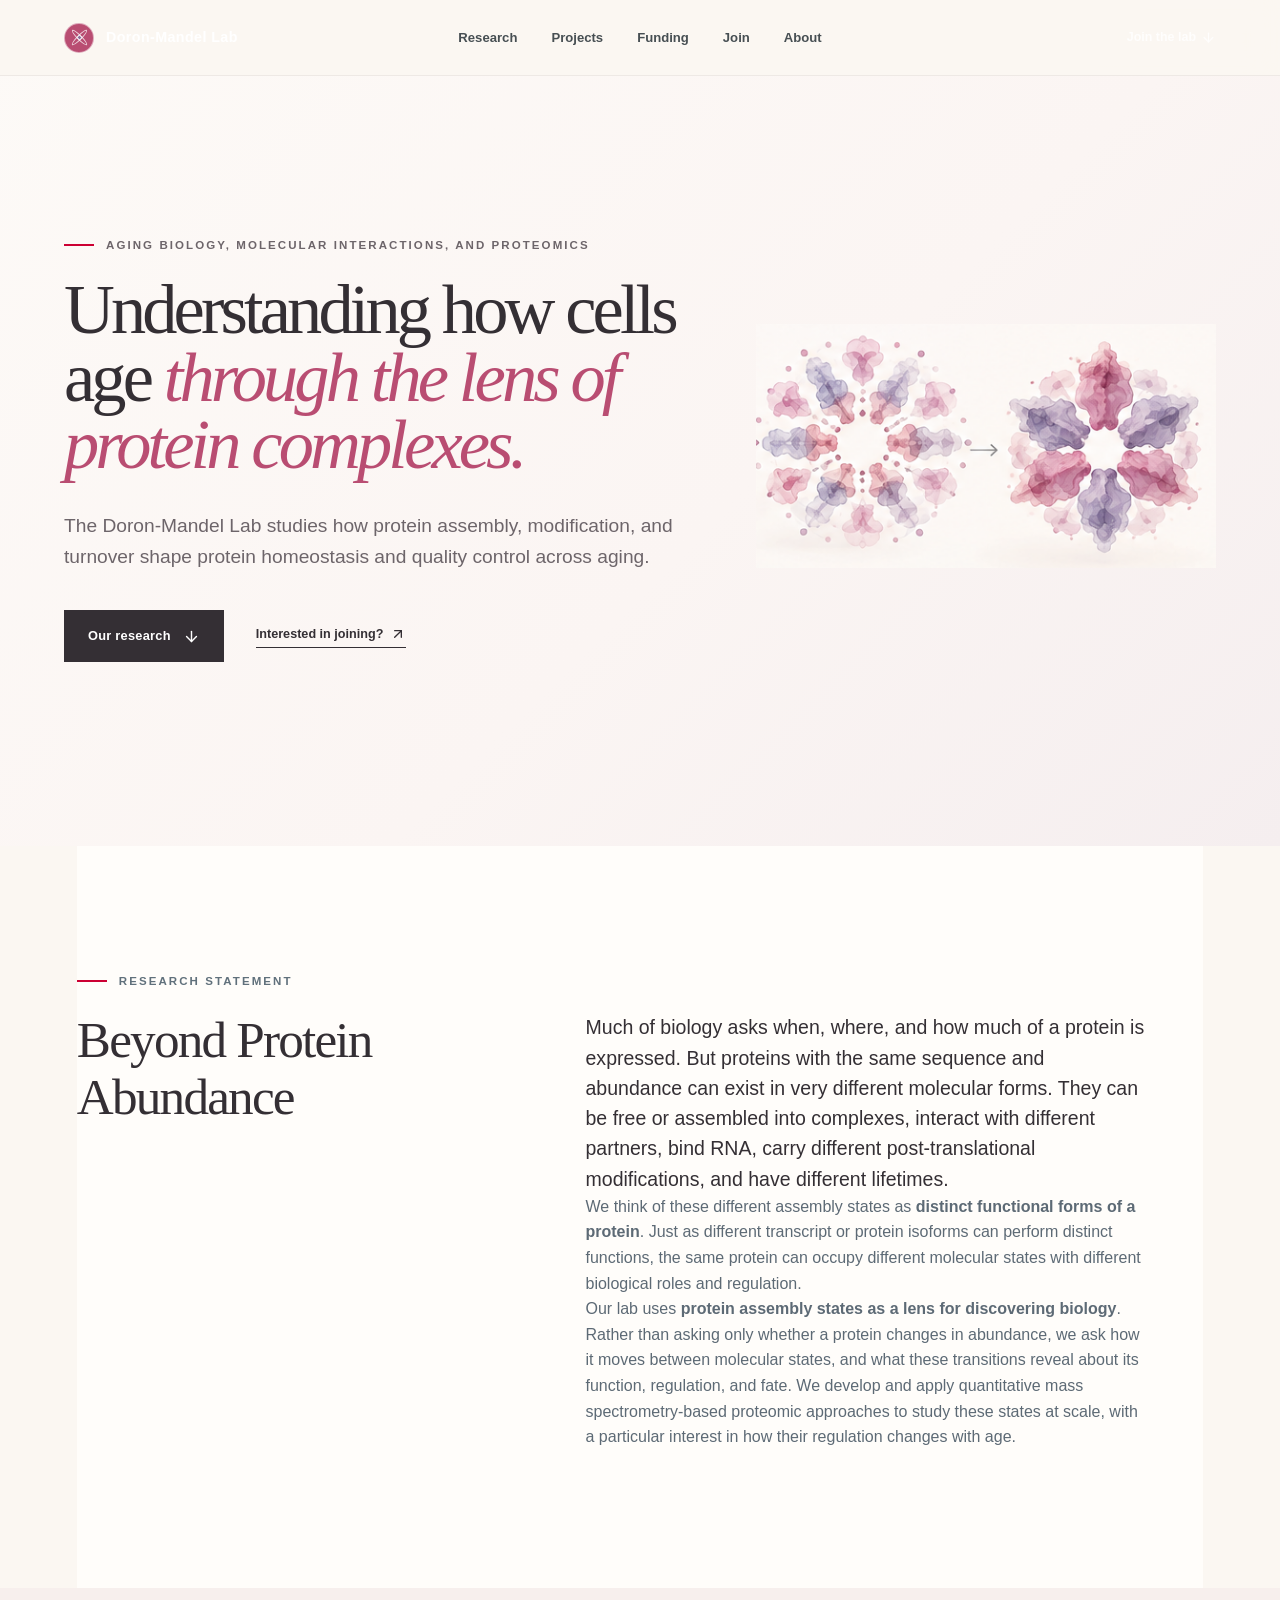
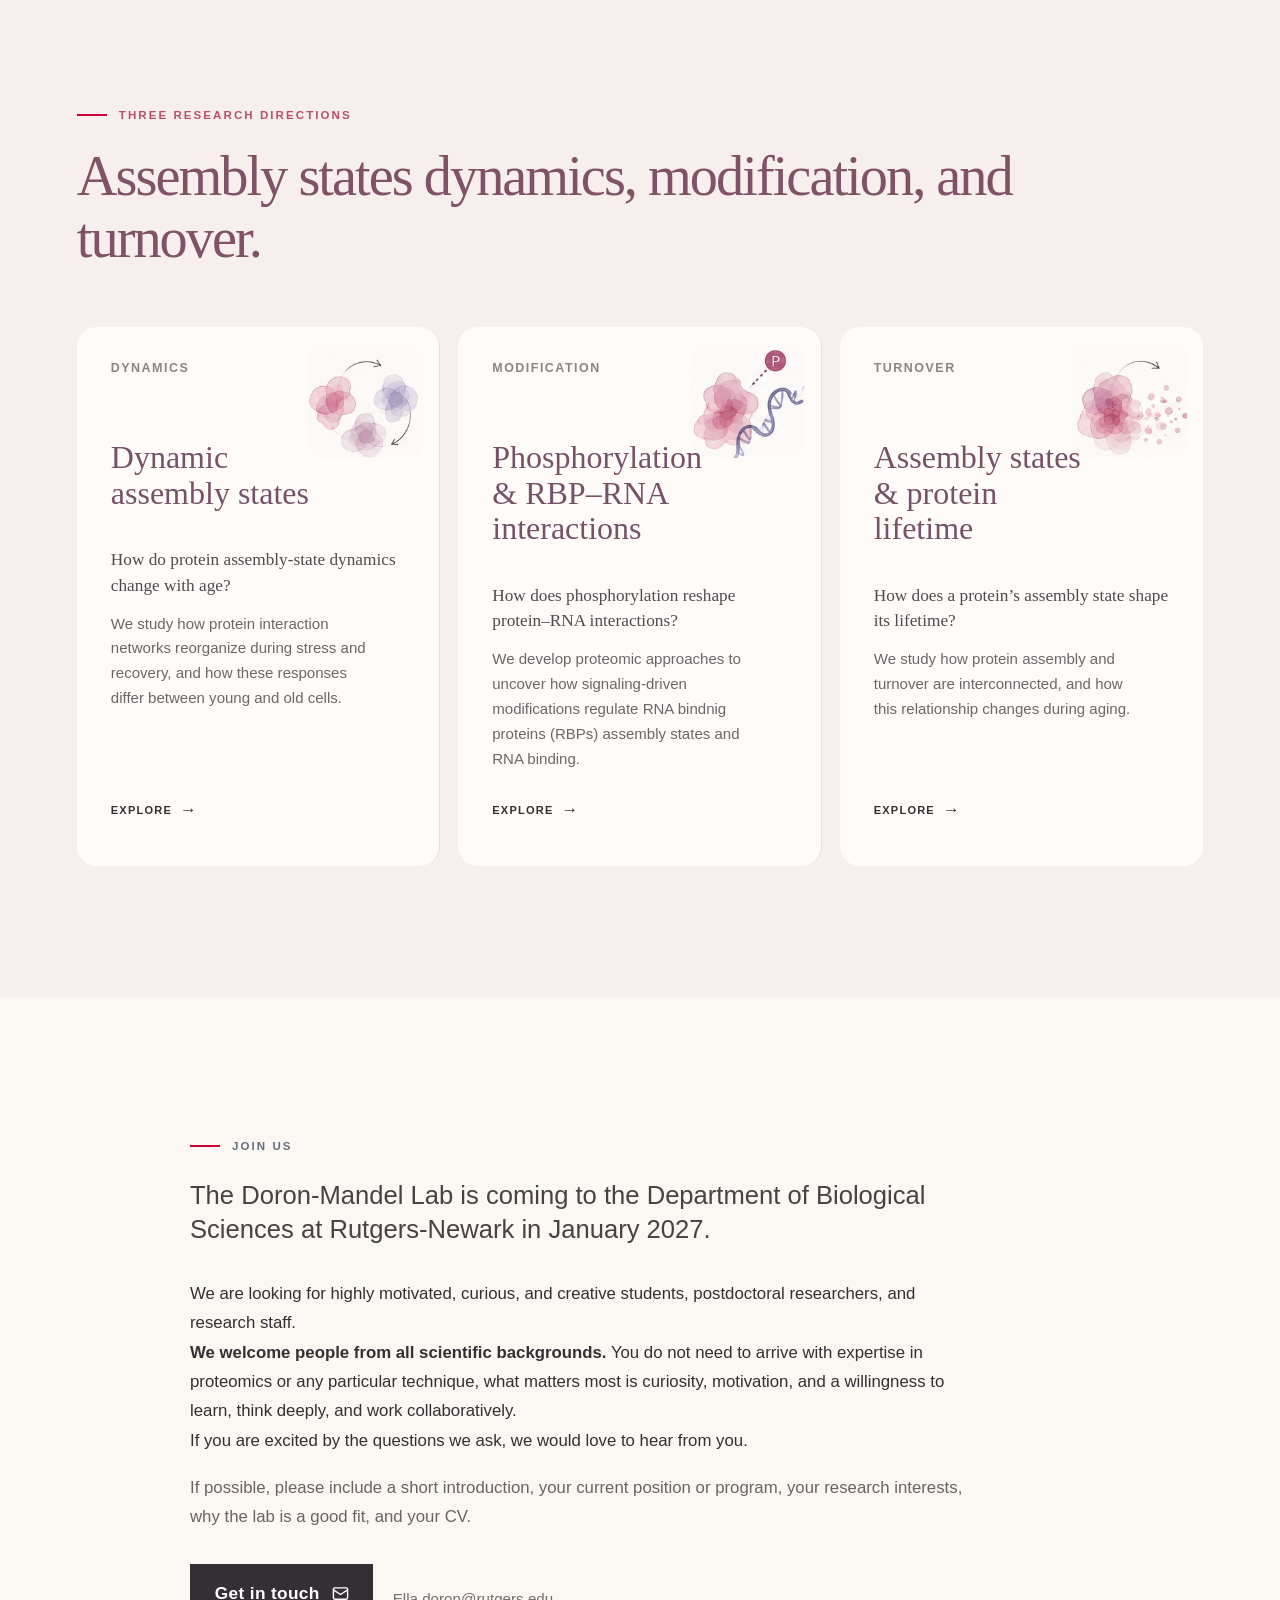
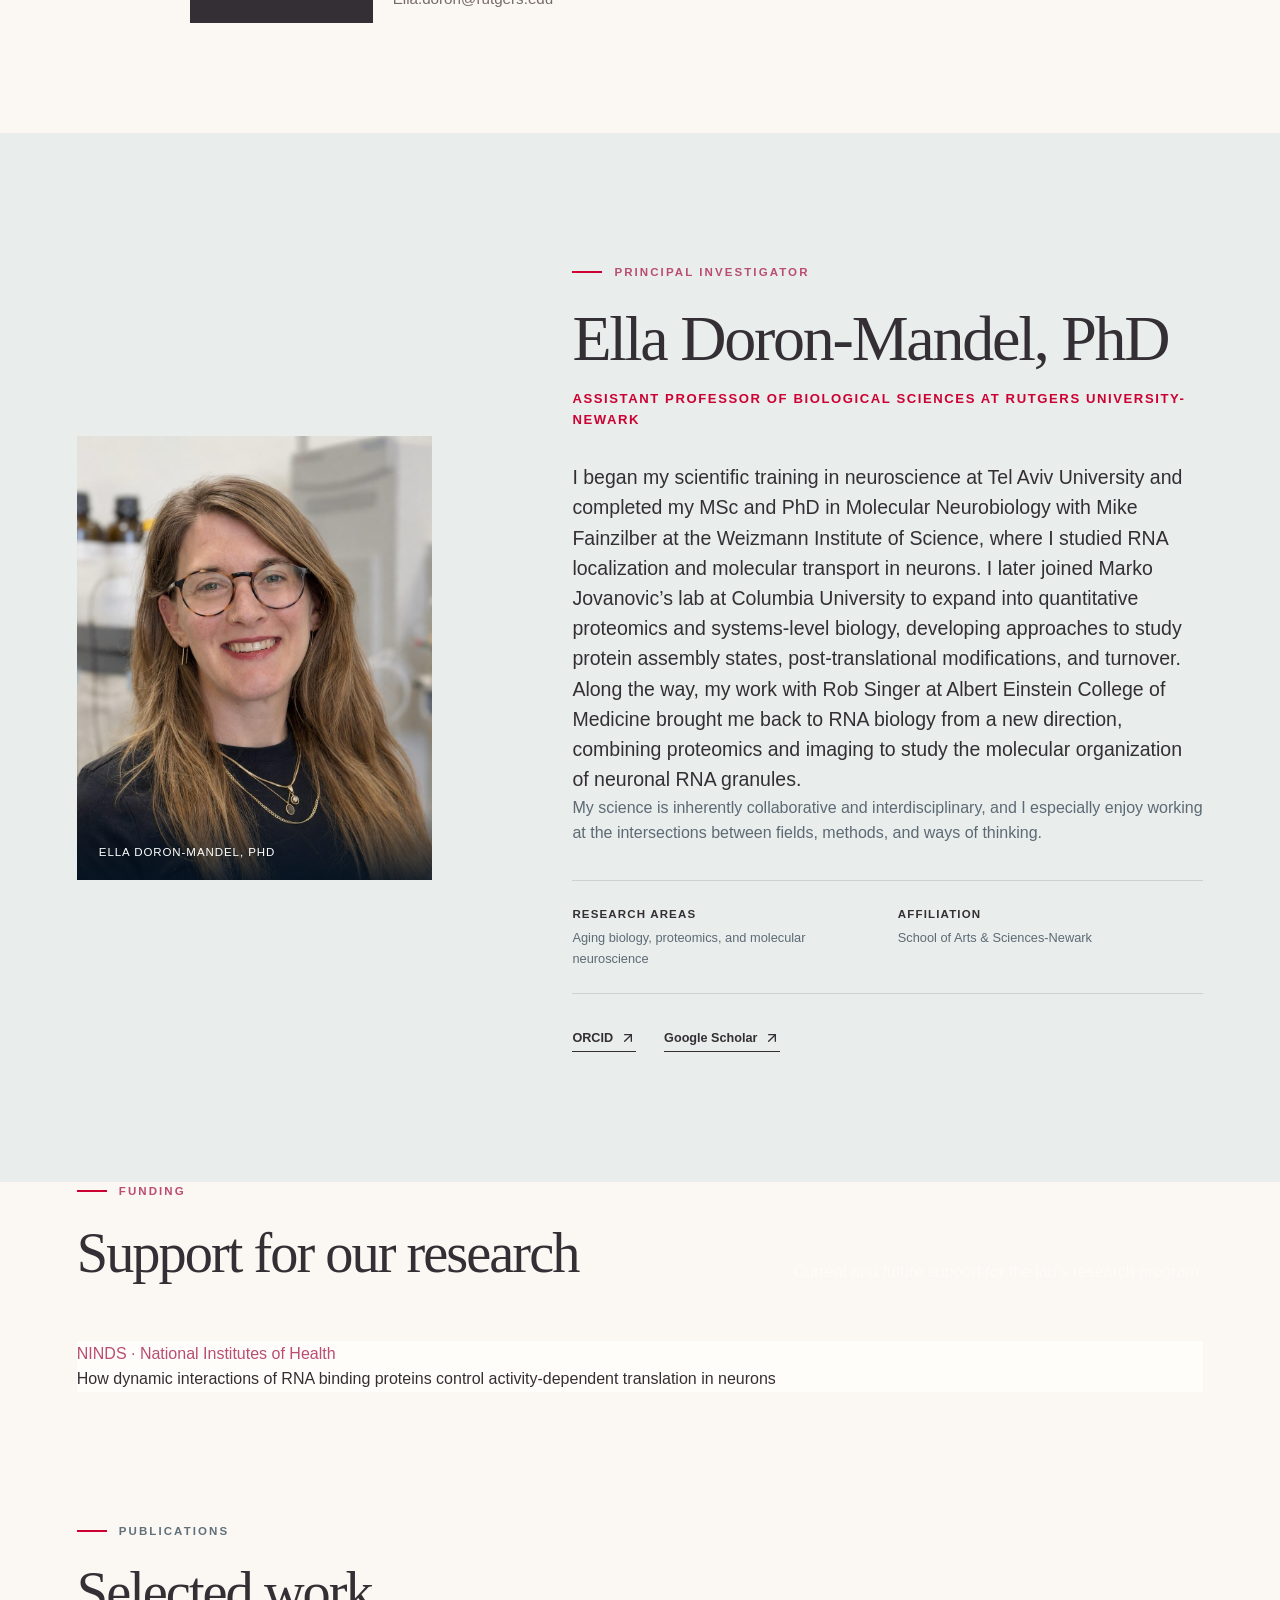
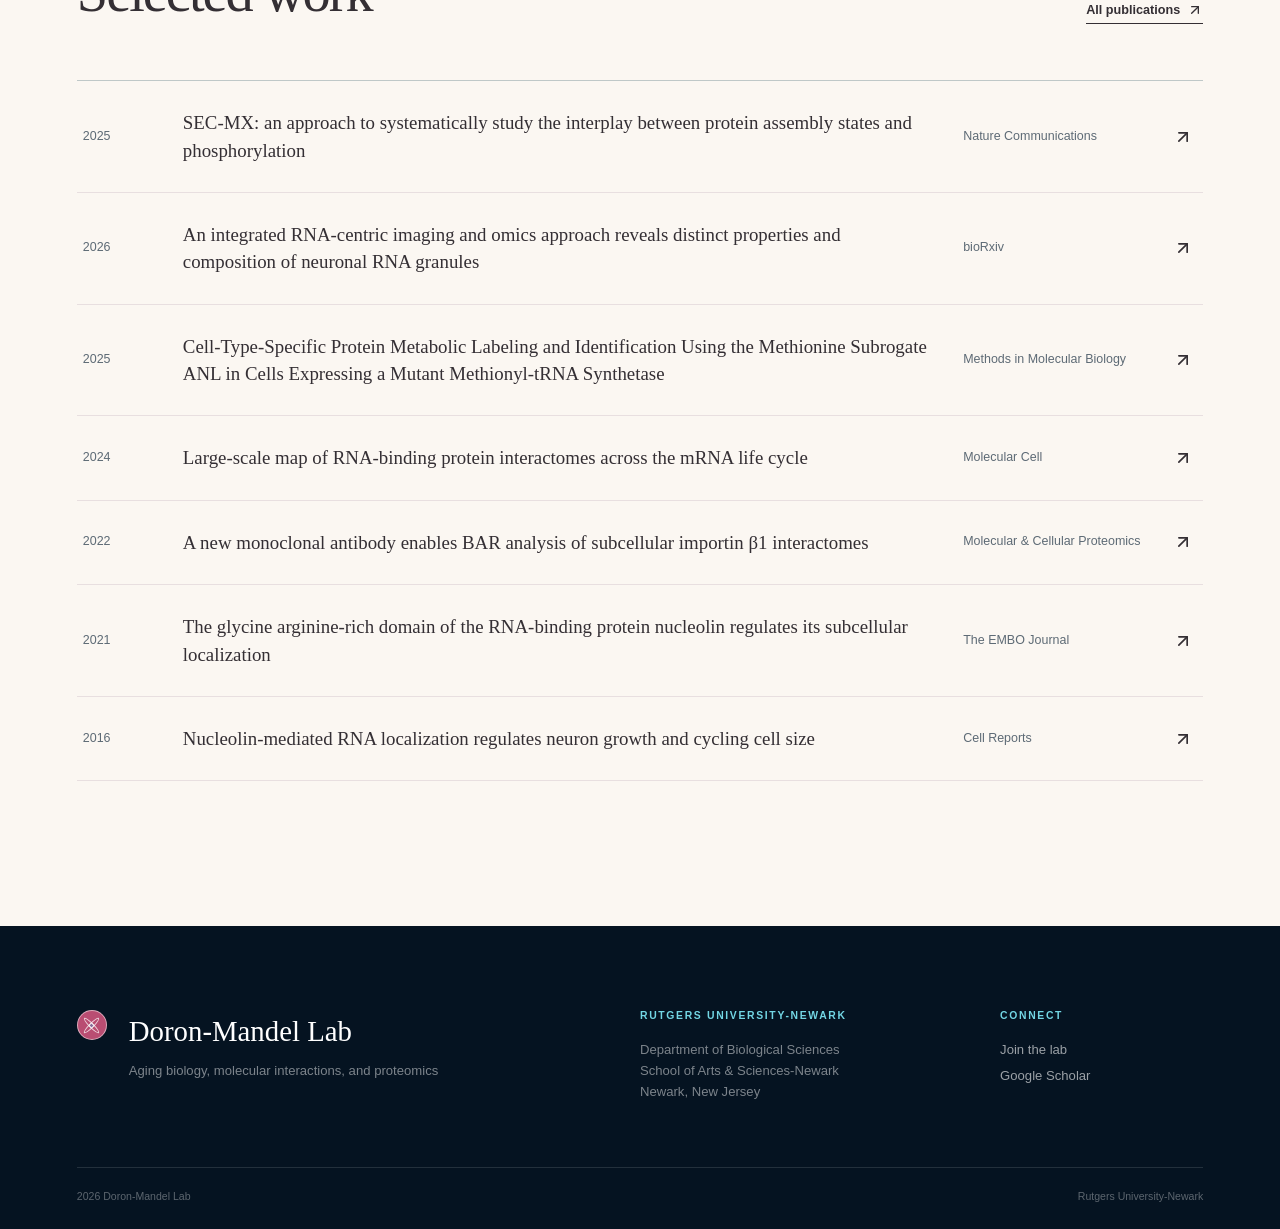
==== index.html @ ee2f28b7 "Add files via upload doron-mandel-lab initial 20260921" ====
<!DOCTYPE html>

<!-- saved from url=(0138)file:///Users/ed2853/Library/Mobile%20Documents/com~apple~CloudDocs/Documents/Rutgers/Website/doron-mandel-lab-hero-v1%202/index.html#join -->
<html lang="en"><head><meta content="text/html; charset=utf-8" http-equiv="Content-Type"/><meta content="width=device-width, initial-scale=1" name="viewport"/><link data-precedence="vite-rsc/importer-resources" data-rsc-css-href="/_next/static/css/index.DXwYXyPb.css" href="styles.css" rel="stylesheet"/><style id="nav-contrast-update">
.site-header nav a { color: #1f2a30 !important; }
.site-header nav a:hover, .site-header nav a:focus-visible { color: #9f3b31 !important; }
/* Blend the kaleidoscope artwork into its section so its image background does not read as a separate rectangle. */
.hero-kaleidoscope { background: transparent !important; }
.hero-kaleidoscope img { mix-blend-mode: multiply; }
</style><title>Proteostasis and Aging Research | Doron-Mandel Lab at Rutgers-Newark</title><meta content="The Doron-Mandel Lab at Rutgers University-Newark uses protein assembly states as a lens to uncover biology across dynamics, post-translational modification, turnover, and aging." name="description"/><meta content="aging research lab,cellular aging,biology of aging,proteomics aging,molecular neuroscience,protein homeostasis,proteostasis,protein turnover,mass spectrometry proteomics,SEC-MX,Ella Doron-Mandel,Rutgers University Newark" name="keywords"/><meta content="Doron-Mandel Lab" name="author"/><meta content="Ella Doron-Mandel" name="author"/><meta content="Doron-Mandel Lab" name="creator"/><meta content="Rutgers University-Newark" name="publisher"/><meta content="Science" name="category"/><meta content="Doron-Mandel Lab | Proteostasis and Aging Research" property="og:title"/><meta content="Studying how protein assembly, modification, and turnover shape proteostasis in aging and the aging brain." property="og:description"/><meta content="https://doron-mandel-lab.orenmandel.chatgpt.site" property="og:url"/><meta content="Doron-Mandel Lab" property="og:site_name"/><meta content="website" property="og:type"/><meta content="en_US" property="og:locale"/><meta content="summary" name="twitter:card"/><meta content="Doron-Mandel Lab | Proteostasis and Aging Research" name="twitter:title"/><meta content="Studying how protein assembly, modification, and turnover shape proteostasis in aging and the aging brain." name="twitter:description"/><link href="favicon.png" rel="shortcut icon" type="image/png"/><link href="favicon.png" rel="icon" type="image/png"/>
</head><body class="antialiased"><main><header class="site-header"><a aria-label="Doron-Mandel Lab home" class="brand" href="#top"><span aria-hidden="true" class="brand-mark"><span></span></span><span>Doron-Mandel Lab</span></a><nav aria-label="Primary navigation"><a href="#research">Research</a><a href="#directions">Projects</a><a href="#funding">Funding</a><a href="#join">Join</a><a href="#about">About</a></nav><a class="rutgers-link" href="#join">Join the lab <svg aria-hidden="true" class="lucide lucide-arrow-down" fill="none" height="15" stroke="currentColor" stroke-linecap="round" stroke-linejoin="round" stroke-width="2" viewbox="0 0 24 24" width="15" xmlns="http://www.w3.org/2000/svg"><path d="M12 5v14"></path><path d="m19 12-7 7-7-7"></path></svg></a></header><section class="hero aging-hero" id="top"><div aria-hidden="true" class="hero-kaleidoscope"><img alt="" decoding="async" fetchpriority="high" src="kaleidoscope-reference.png"/></div><div class="hero-shade"></div><div class="hero-content"><p class="eyebrow light">Aging biology, molecular interactions, and proteomics</p><h1>Understanding how cells age <em>through the lens of protein complexes.</em></h1><p class="hero-copy">The Doron-Mandel Lab studies how protein assembly, modification, and turnover shape protein homeostasis and quality control across aging.</p><div class="hero-actions"><a class="button primary" href="#research">Our research <svg aria-hidden="true" class="lucide lucide-arrow-down" fill="none" height="17" stroke="currentColor" stroke-linecap="round" stroke-linejoin="round" stroke-width="2" viewbox="0 0 24 24" width="17" xmlns="http://www.w3.org/2000/svg"><path d="M12 5v14"></path><path d="m19 12-7 7-7-7"></path></svg></a><a class="text-link light-link" href="#join">Interested in joining? <svg aria-hidden="true" class="lucide lucide-arrow-up-right" fill="none" height="16" stroke="currentColor" stroke-linecap="round" stroke-linejoin="round" stroke-width="2" viewbox="0 0 24 24" width="16" xmlns="http://www.w3.org/2000/svg"><path d="M7 7h10v10"></path><path d="M7 17 17 7"></path></svg></a></div></div><p class="image-note">Conceptual illustration, not experimental data</p></section><section class="intro section-shell" id="research"><p class="section-kicker">Research statement</p><div class="intro-grid complex-matters"><h2>Beyond Protein Abundance</h2><div><p class="lead">Much of biology asks when, where, and how much of a protein is expressed. But proteins with the same sequence and abundance can exist in very different molecular forms. They can be free or assembled into complexes, interact with different partners, bind RNA, carry different post-translational modifications, and have different lifetimes.</p><p>We think of these different assembly states as <strong>distinct functional forms of a protein</strong>. Just as different transcript or protein isoforms can perform distinct functions, the same protein can occupy different molecular states with different biological roles and regulation.</p><p>Our lab uses <strong>protein assembly states as a lens for discovering biology</strong>. Rather than asking only whether a protein changes in abundance, we ask how it moves between molecular states, and what these transitions reveal about its function, regulation, and fate. We develop and apply quantitative mass spectrometry-based proteomic approaches to study these states at scale, with a particular interest in how their regulation changes with age.</p></div></div></section>
<section class="research-section" id="directions"><div class="section-shell"><div class="section-heading-row"><div><p class="section-kicker coral">Three research directions</p><h2>Assembly states dynamics, modification, and turnover.</h2></div></div><div class="research-grid compact-directions">
<a aria-label="Explore Dynamics: Dynamic assembly states" class="research-card compact-card" href="direction-dynamics.html">
<div class="card-top"><span class="direction-keyword">DYNAMICS</span></div>
<div aria-hidden="true" class="corner-icon"><img alt="" decoding="async" loading="lazy" src="dynamics-icon.jpg"/></div>
<h3 class="direction-label">Dynamic assembly states</h3>
<p class="direction-question">How do protein assembly-state dynamics change with age?</p><p>We study how protein interaction networks reorganize during stress and recovery, and how these responses differ between young and old cells.</p><span class="card-explore">Explore <b>→</b></span>
</a>
<a aria-label="Explore Modification: Phosphorylation and RBP–RNA interactions" class="research-card compact-card" href="direction-modification.html">
<div class="card-top"><span class="direction-keyword">MODIFICATION</span></div>
<div aria-hidden="true" class="corner-icon"><img alt="" decoding="async" loading="lazy" src="modification-icon.jpg"/></div>
<h3 class="direction-label">Phosphorylation &amp; RBP–RNA interactions</h3>
<p class="direction-question">How does phosphorylation reshape protein–RNA interactions?</p><p>We develop proteomic approaches to uncover how signaling-driven modifications regulate RNA bindnig proteins (RBPs) assembly states and RNA binding.</p><span class="card-explore">Explore <b>→</b></span>
</a>
<a aria-label="Explore Turnover: Assembly states and protein lifetime" class="research-card compact-card" href="direction-turnover.html">
<div class="card-top"><span class="direction-keyword">TURNOVER</span></div>
<div aria-hidden="true" class="corner-icon"><img alt="" decoding="async" loading="lazy" src="turnover-icon.jpg"/></div>
<h3 class="direction-label">Assembly states &amp; protein lifetime</h3>
<p class="direction-question">How does a protein’s assembly state shape its lifetime?</p><p>We study how protein assembly and turnover are interconnected, and how this relationship changes during aging.</p><span class="card-explore">Explore <b>→</b></span>
</a></div></div></section><section class="audience section-shell" id="join"><div class="join-simple"><p class="section-kicker">Join us</p><h2>The Doron-Mandel Lab is coming to the Department of Biological Sciences at Rutgers-Newark in January 2027.</h2><div class="join-copy"><p>We are looking for highly motivated, curious, and creative students, postdoctoral researchers, and research staff.</p><p><strong>We welcome people from all scientific backgrounds.</strong> You do not need to arrive with expertise in proteomics or any particular technique, what matters most is curiosity, motivation, and a willingness to learn, think deeply, and work collaboratively.</p><p>If you are excited by the questions we ask, we would love to hear from you.</p><p class="apply-note">If possible, please include a short introduction, your current position or program, your research interests, why the lab is a good fit, and your CV.</p></div><div class="join-contact"><a class="button primary" href="mailto:Ella.doron@rutgers.edu?subject=Interest%20in%20joining%20the%20Doron-Mandel%20Lab&amp;body=Dear%20Dr.%20Doron-Mandel%2C%0A%0AI%20am%20interested%20in%20joining%20the%20Doron-Mandel%20Lab.%0A%0ACurrent%20position%2Fprogram%3A%0AResearch%20interests%3A%0AWhy%20I%20am%20interested%20in%20the%20lab%3A%0A%0AI%20have%20attached%20my%20CV.%0A%0ABest%2C%0A">Get in touch <svg aria-hidden="true" class="lucide lucide-mail" fill="none" height="17" stroke="currentColor" stroke-linecap="round" stroke-linejoin="round" stroke-width="2" viewbox="0 0 24 24" width="17" xmlns="http://www.w3.org/2000/svg"><path d="m22 7-8.991 5.727a2 2 0 0 1-2.009 0L2 7"></path><rect height="16" rx="2" width="20" x="2" y="4"></rect></svg></a><span class="application-email">Ella.doron@rutgers.edu</span></div></div></section><section class="about" id="about"><div class="section-shell about-grid"><figure class="pi-portrait"><img alt="Ella Doron-Mandel in a laboratory" decoding="async" height="900" loading="lazy" src="ella-doron-mandel.jpg" width="900"/><figcaption>Ella Doron-Mandel, PhD</figcaption></figure><div class="about-copy"><p class="section-kicker coral">Principal investigator</p><h2>Ella Doron-Mandel, PhD</h2><p class="about-role">Assistant Professor of Biological Sciences at Rutgers University-Newark</p><p class="lead">I began my scientific training in neuroscience at Tel Aviv University and completed my MSc and PhD in Molecular Neurobiology with Mike Fainzilber at the Weizmann Institute of Science, where I studied RNA localization and molecular transport in neurons. I later joined Marko Jovanovic’s lab at Columbia University to expand into quantitative proteomics and systems-level biology, developing approaches to study protein assembly states, post-translational modifications, and turnover. Along the way, my work with Rob Singer at Albert Einstein College of Medicine brought me back to RNA biology from a new direction, combining proteomics and imaging to study the molecular organization of neuronal RNA granules.</p><p>My science is inherently collaborative and interdisciplinary, and I especially enjoy working at the intersections between fields, methods, and ways of thinking.</p><div class="credentials"><span><strong>Research areas</strong>Aging biology, proteomics, and molecular neuroscience</span><span><strong>Affiliation</strong>School of Arts &amp; Sciences-Newark</span></div><div class="profile-links"><a class="text-link" href="https://orcid.org/0000-0002-2519-5938" rel="noreferrer" target="_blank">ORCID <svg aria-hidden="true" class="lucide lucide-arrow-up-right" fill="none" height="16" stroke="currentColor" stroke-linecap="round" stroke-linejoin="round" stroke-width="2" viewbox="0 0 24 24" width="16" xmlns="http://www.w3.org/2000/svg"><path d="M7 7h10v10"></path><path d="M7 17 17 7"></path></svg></a><a class="text-link" href="https://scholar.google.com/citations?user=m3QxBmYAAAAJ" rel="noreferrer" target="_blank">Google Scholar <svg aria-hidden="true" class="lucide lucide-arrow-up-right" fill="none" height="16" stroke="currentColor" stroke-linecap="round" stroke-linejoin="round" stroke-width="2" viewbox="0 0 24 24" width="16" xmlns="http://www.w3.org/2000/svg"><path d="M7 7h10v10"></path><path d="M7 17 17 7"></path></svg></a></div></div></div></section><section class="funding-section section-shell" id="funding"><div class="section-heading-row"><div><p class="section-kicker coral">Funding</p><h2>Support for our research</h2></div><p>Current and future support for the lab’s research program.</p></div><article class="funding-card"><span class="funding-agency">NINDS · National Institutes of Health</span><h3>How dynamic interactions of RNA binding proteins control activity-dependent translation in neurons</h3></article></section><section class="publications section-shell" id="publications"><div class="section-heading-row publications-head"><div><p class="section-kicker">Publications</p><h2>Selected work</h2></div><a class="text-link" href="https://scholar.google.com/citations?user=m3QxBmYAAAAJ" rel="noreferrer" target="_blank">All publications <svg aria-hidden="true" class="lucide lucide-arrow-up-right" fill="none" height="16" stroke="currentColor" stroke-linecap="round" stroke-linejoin="round" stroke-width="2" viewbox="0 0 24 24" width="16" xmlns="http://www.w3.org/2000/svg"><path d="M7 7h10v10"></path><path d="M7 17 17 7"></path></svg></a></div><div class="publication-list"><a class="publication" href="https://doi.org/10.1038/s41467-025-56303-0" rel="noreferrer" target="_blank"><span class="pub-year">2025</span><span class="pub-title">SEC-MX: an approach to systematically study the interplay between protein assembly states and phosphorylation</span><span class="pub-journal">Nature Communications</span><svg aria-hidden="true" class="lucide lucide-arrow-up-right" fill="none" height="20" stroke="currentColor" stroke-linecap="round" stroke-linejoin="round" stroke-width="2" viewbox="0 0 24 24" width="20" xmlns="http://www.w3.org/2000/svg"><path d="M7 7h10v10"></path><path d="M7 17 17 7"></path></svg></a><a class="publication" href="https://doi.org/10.64898/2026.04.27.721160" rel="noreferrer" target="_blank"><span class="pub-year">2026</span><span class="pub-title">An integrated RNA-centric imaging and omics approach reveals distinct properties and composition of neuronal RNA granules</span><span class="pub-journal">bioRxiv</span><svg aria-hidden="true" class="lucide lucide-arrow-up-right" fill="none" height="20" stroke="currentColor" stroke-linecap="round" stroke-linejoin="round" stroke-width="2" viewbox="0 0 24 24" width="20" xmlns="http://www.w3.org/2000/svg"><path d="M7 7h10v10"></path><path d="M7 17 17 7"></path></svg></a><a class="publication" href="https://doi.org/10.1007/978-1-0716-4386-0_8" rel="noreferrer" target="_blank"><span class="pub-year">2025</span><span class="pub-title">Cell-Type-Specific Protein Metabolic Labeling and Identification Using the Methionine Subrogate ANL in Cells Expressing a Mutant Methionyl-tRNA Synthetase</span><span class="pub-journal">Methods in Molecular Biology</span><svg aria-hidden="true" class="lucide lucide-arrow-up-right" fill="none" height="20" stroke="currentColor" stroke-linecap="round" stroke-linejoin="round" stroke-width="2" viewbox="0 0 24 24" width="20" xmlns="http://www.w3.org/2000/svg"><path d="M7 7h10v10"></path><path d="M7 17 17 7"></path></svg></a><a class="publication" href="https://doi.org/10.1016/j.molcel.2024.08.030" rel="noreferrer" target="_blank"><span class="pub-year">2024</span><span class="pub-title">Large-scale map of RNA-binding protein interactomes across the mRNA life cycle</span><span class="pub-journal">Molecular Cell</span><svg aria-hidden="true" class="lucide lucide-arrow-up-right" fill="none" height="20" stroke="currentColor" stroke-linecap="round" stroke-linejoin="round" stroke-width="2" viewbox="0 0 24 24" width="20" xmlns="http://www.w3.org/2000/svg"><path d="M7 7h10v10"></path><path d="M7 17 17 7"></path></svg></a><a class="publication" href="https://doi.org/10.1016/j.mcpro.2022.100418" rel="noreferrer" target="_blank"><span class="pub-year">2022</span><span class="pub-title">A new monoclonal antibody enables BAR analysis of subcellular importin β1 interactomes</span><span class="pub-journal">Molecular &amp; Cellular Proteomics</span><svg aria-hidden="true" class="lucide lucide-arrow-up-right" fill="none" height="20" stroke="currentColor" stroke-linecap="round" stroke-linejoin="round" stroke-width="2" viewbox="0 0 24 24" width="20" xmlns="http://www.w3.org/2000/svg"><path d="M7 7h10v10"></path><path d="M7 17 17 7"></path></svg></a><a class="publication" href="https://doi.org/10.15252/embj.2020107158" rel="noreferrer" target="_blank"><span class="pub-year">2021</span><span class="pub-title">The glycine arginine-rich domain of the RNA-binding protein nucleolin regulates its subcellular localization</span><span class="pub-journal">The EMBO Journal</span><svg aria-hidden="true" class="lucide lucide-arrow-up-right" fill="none" height="20" stroke="currentColor" stroke-linecap="round" stroke-linejoin="round" stroke-width="2" viewbox="0 0 24 24" width="20" xmlns="http://www.w3.org/2000/svg"><path d="M7 7h10v10"></path><path d="M7 17 17 7"></path></svg></a><a class="publication" href="https://doi.org/10.1016/j.celrep.2016.07.005" rel="noreferrer" target="_blank"><span class="pub-year">2016</span><span class="pub-title">Nucleolin-mediated RNA localization regulates neuron growth and cycling cell size</span><span class="pub-journal">Cell Reports</span><svg aria-hidden="true" class="lucide lucide-arrow-up-right" fill="none" height="20" stroke="currentColor" stroke-linecap="round" stroke-linejoin="round" stroke-width="2" viewbox="0 0 24 24" width="20" xmlns="http://www.w3.org/2000/svg"><path d="M7 7h10v10"></path><path d="M7 17 17 7"></path></svg></a></div></section><footer><div class="section-shell footer-grid"><div class="footer-brand"><span aria-hidden="true" class="brand-mark"><span></span></span><h2>Doron-Mandel Lab</h2><p>Aging biology, molecular interactions, and proteomics</p></div><div><span class="footer-label">Rutgers University-Newark</span><p>Department of Biological Sciences<br/>School of Arts &amp; Sciences-Newark<br/>Newark, New Jersey</p></div><div><span class="footer-label">Connect</span><a href="mailto:Ella.doron@rutgers.edu?subject=Interest%20in%20joining%20the%20Doron-Mandel%20Lab&amp;body=Dear%20Dr.%20Doron-Mandel%2C%0A%0AI%20am%20interested%20in%20joining%20the%20Doron-Mandel%20Lab.%0A%0ACurrent%20position%2Fprogram%3A%0AResearch%20interests%3A%0AWhy%20I%20am%20interested%20in%20the%20lab%3A%0A%0AI%20have%20attached%20my%20CV.%0A%0ABest%2C%0A">Join the lab</a><a href="https://scholar.google.com/citations?user=m3QxBmYAAAAJ" rel="noreferrer" target="_blank">Google Scholar</a></div></div><div class="footer-bottom section-shell"><span>2026<!-- --> Doron-Mandel Lab</span><span>Rutgers University-Newark</span></div></footer></main></body></html>
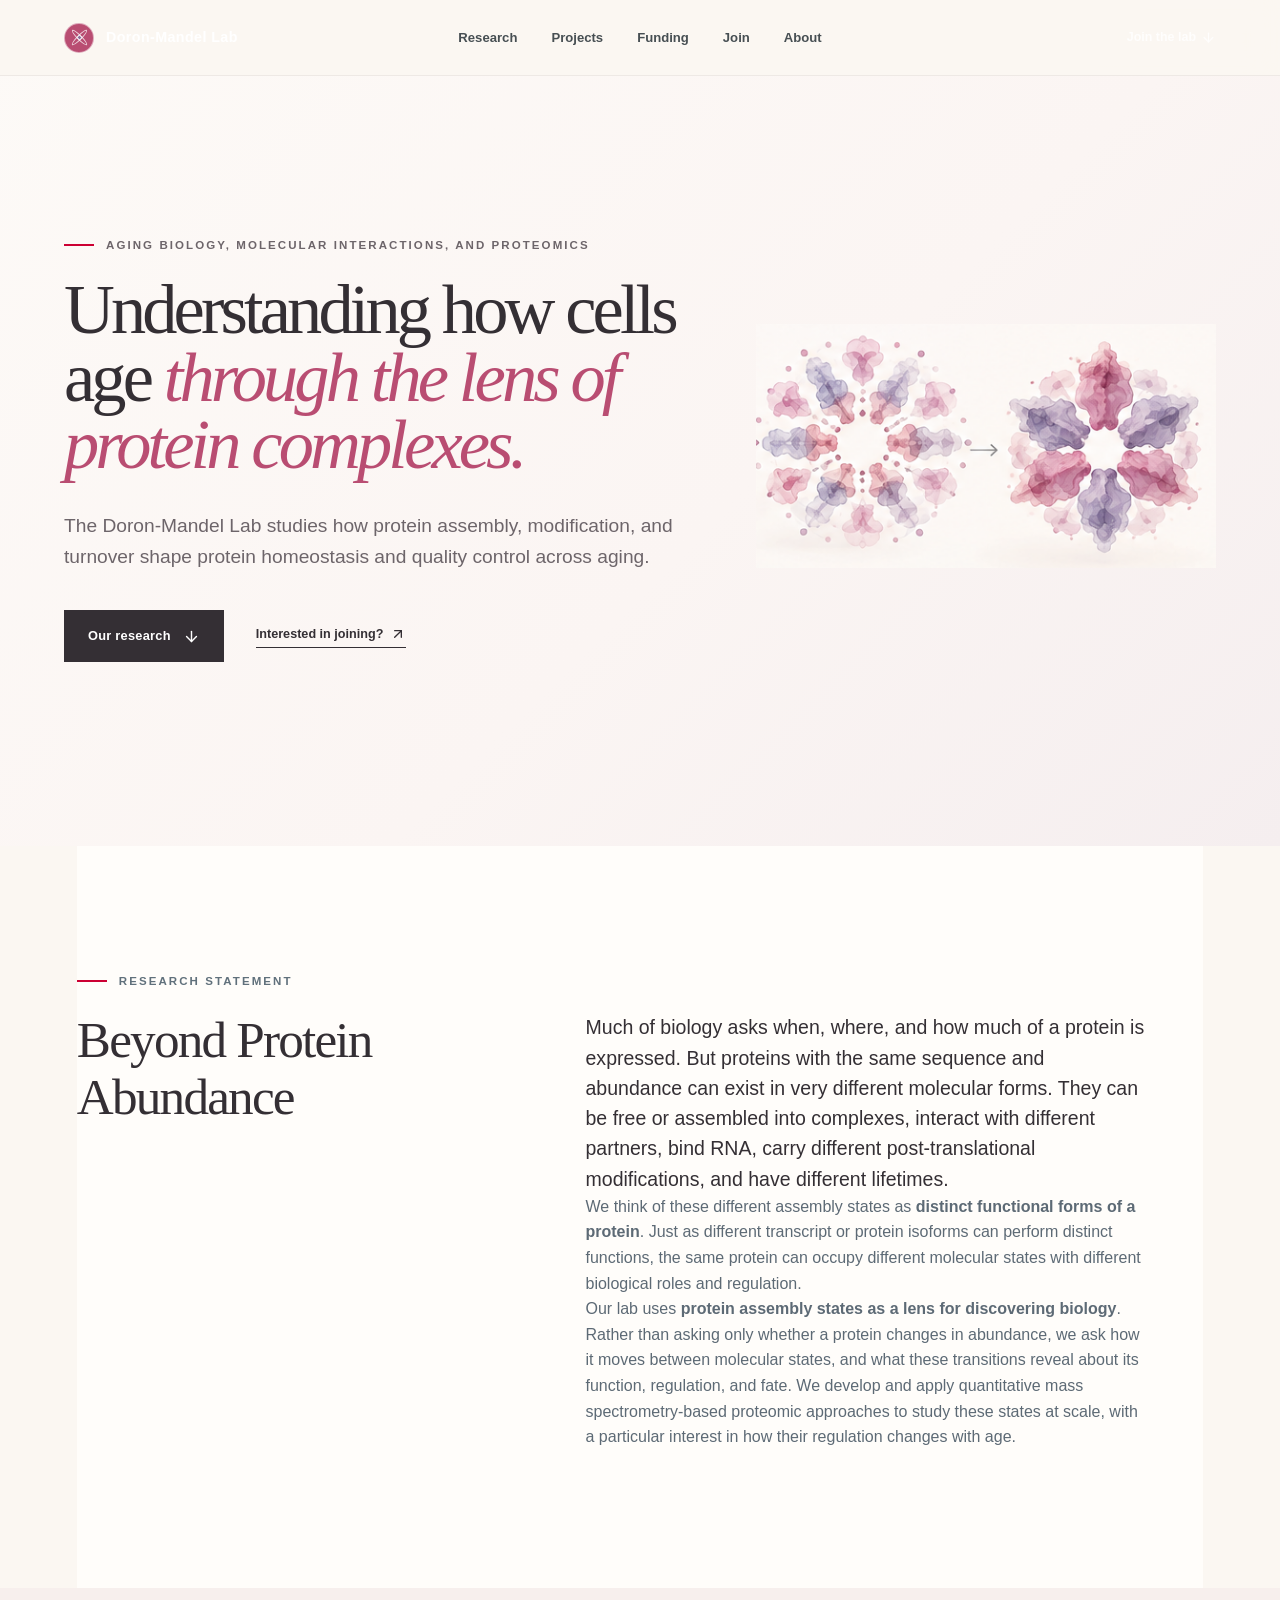
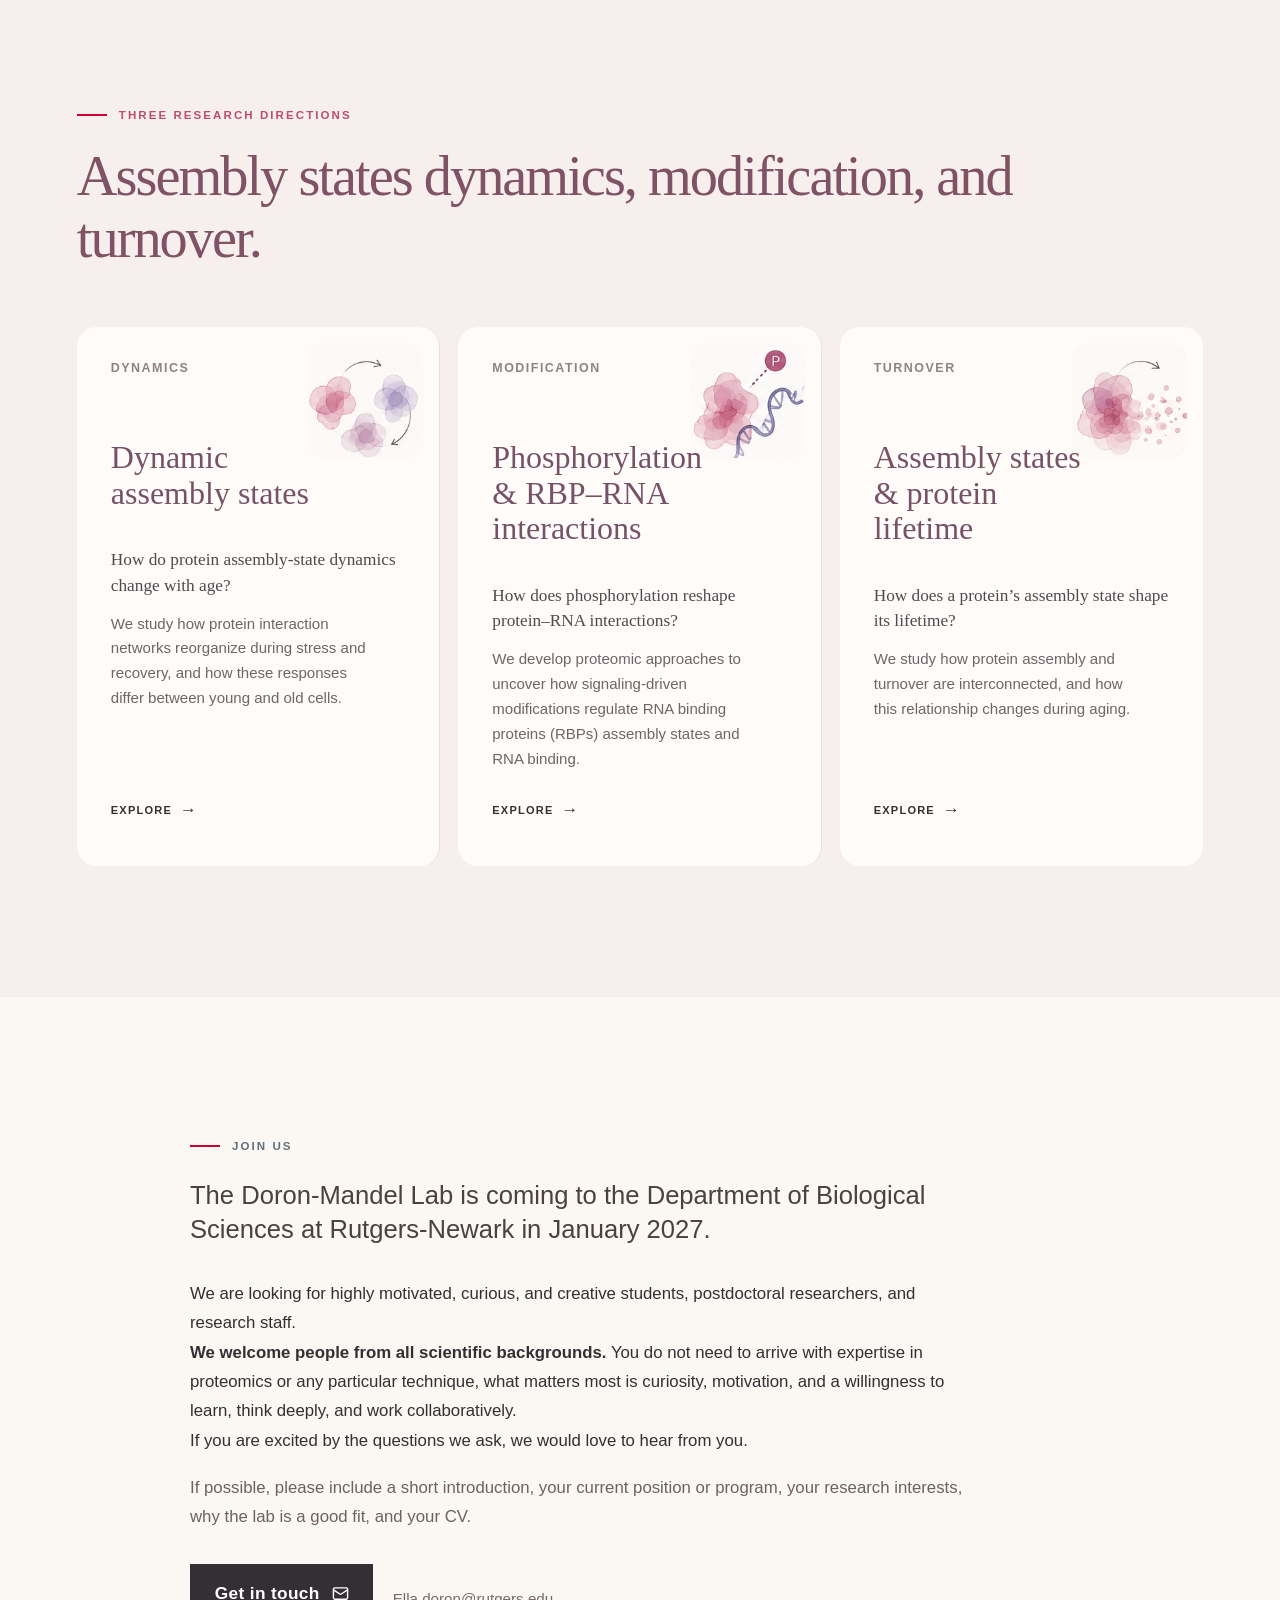
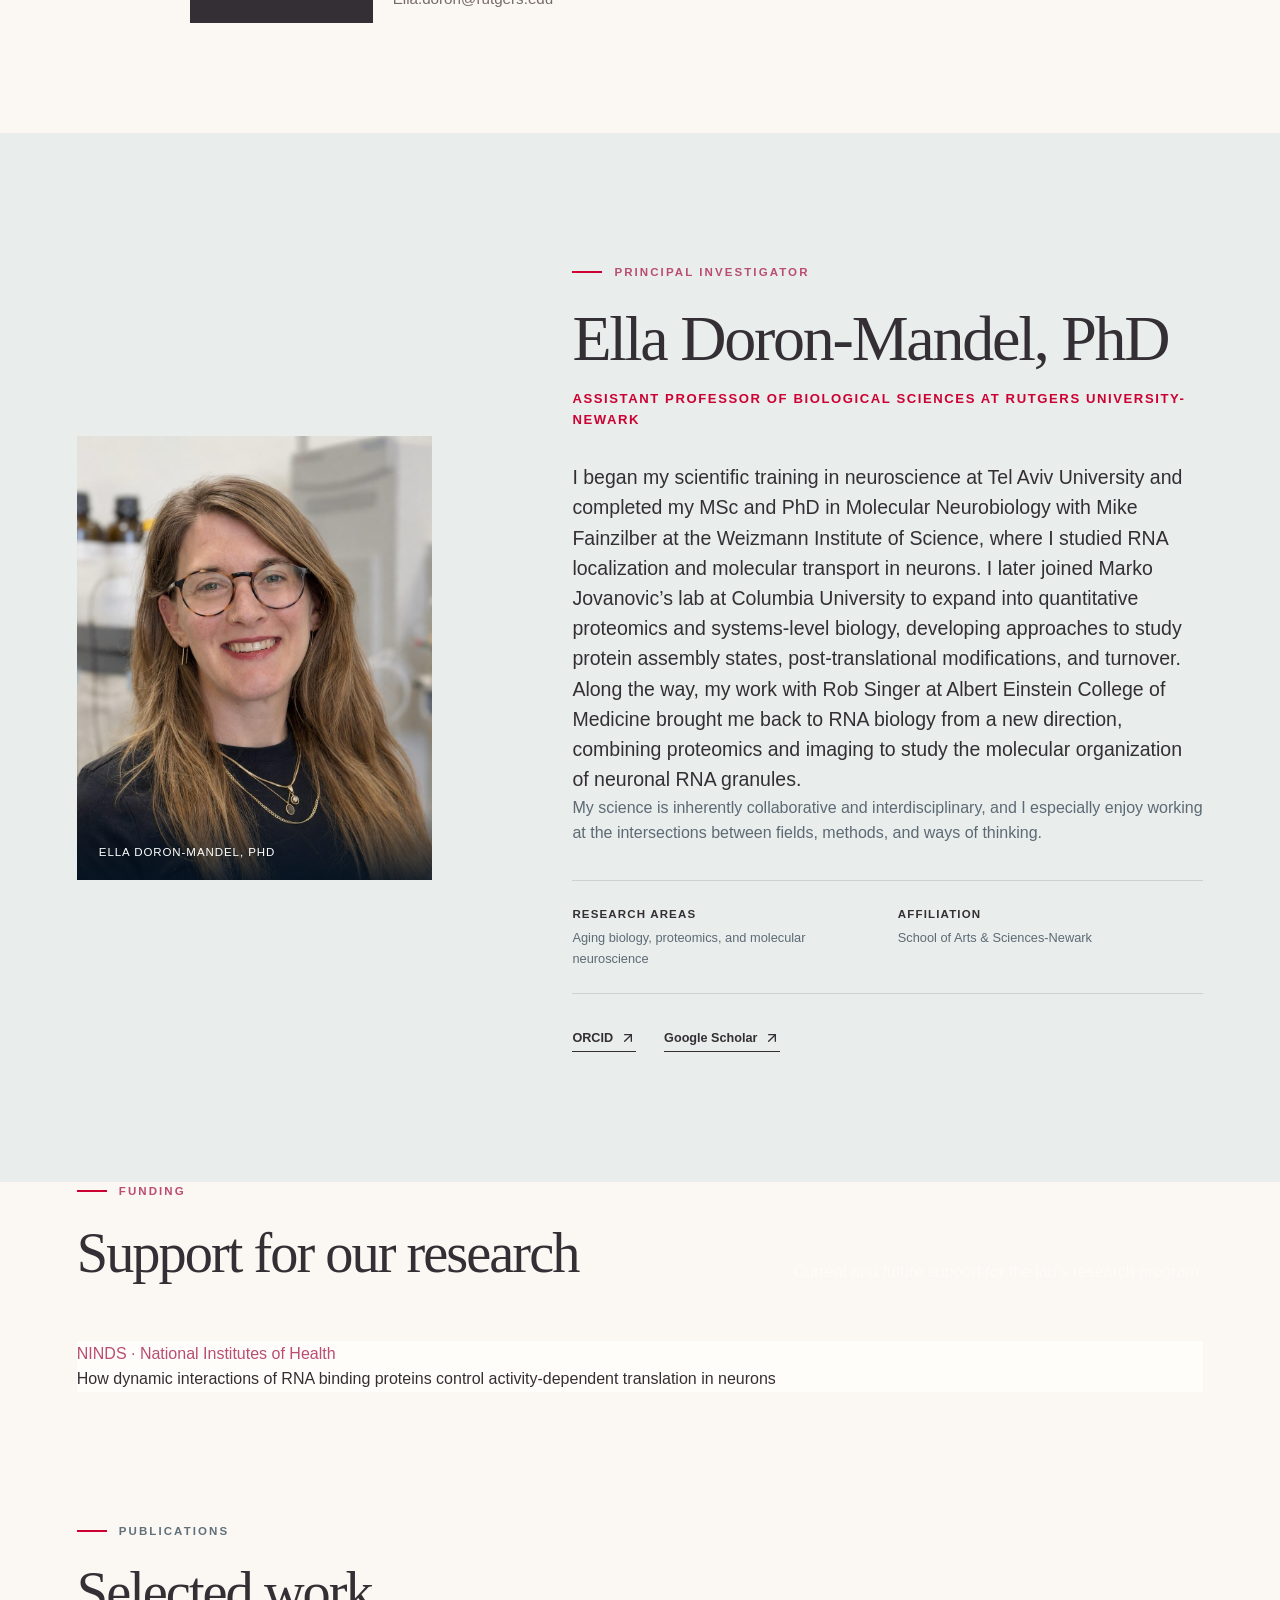
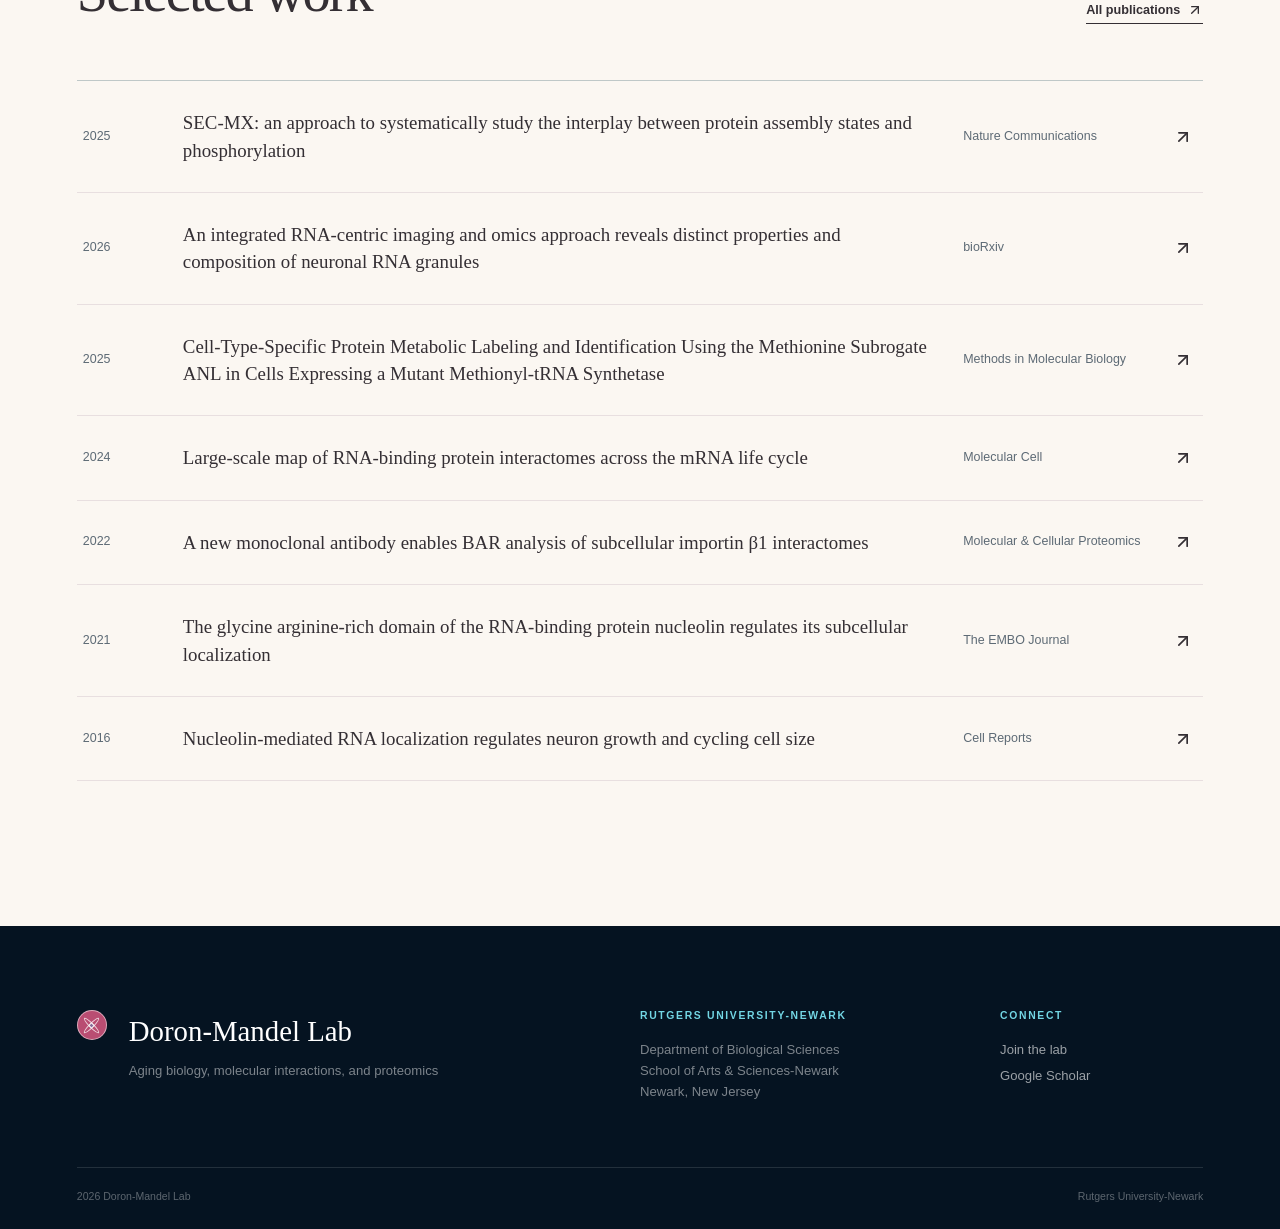
==== commit 3b2e064c: "Fix typo in RNA binding description" ====
--- a/index.html
+++ b/index.html
@@ -20,11 +20,11 @@
 <div class="card-top"><span class="direction-keyword">MODIFICATION</span></div>
 <div aria-hidden="true" class="corner-icon"><img alt="" decoding="async" loading="lazy" src="modification-icon.jpg"/></div>
 <h3 class="direction-label">Phosphorylation &amp; RBP–RNA interactions</h3>
-<p class="direction-question">How does phosphorylation reshape protein–RNA interactions?</p><p>We develop proteomic approaches to uncover how signaling-driven modifications regulate RNA bindnig proteins (RBPs) assembly states and RNA binding.</p><span class="card-explore">Explore <b>→</b></span>
+<p class="direction-question">How does phosphorylation reshape protein–RNA interactions?</p><p>We develop proteomic approaches to uncover how signaling-driven modifications regulate RNA binding proteins (RBPs) assembly states and RNA binding.</p><span class="card-explore">Explore <b>→</b></span>
 </a>
 <a aria-label="Explore Turnover: Assembly states and protein lifetime" class="research-card compact-card" href="direction-turnover.html">
 <div class="card-top"><span class="direction-keyword">TURNOVER</span></div>
 <div aria-hidden="true" class="corner-icon"><img alt="" decoding="async" loading="lazy" src="turnover-icon.jpg"/></div>
 <h3 class="direction-label">Assembly states &amp; protein lifetime</h3>
 <p class="direction-question">How does a protein’s assembly state shape its lifetime?</p><p>We study how protein assembly and turnover are interconnected, and how this relationship changes during aging.</p><span class="card-explore">Explore <b>→</b></span>
-</a></div></div></section><section class="audience section-shell" id="join"><div class="join-simple"><p class="section-kicker">Join us</p><h2>The Doron-Mandel Lab is coming to the Department of Biological Sciences at Rutgers-Newark in January 2027.</h2><div class="join-copy"><p>We are looking for highly motivated, curious, and creative students, postdoctoral researchers, and research staff.</p><p><strong>We welcome people from all scientific backgrounds.</strong> You do not need to arrive with expertise in proteomics or any particular technique, what matters most is curiosity, motivation, and a willingness to learn, think deeply, and work collaboratively.</p><p>If you are excited by the questions we ask, we would love to hear from you.</p><p class="apply-note">If possible, please include a short introduction, your current position or program, your research interests, why the lab is a good fit, and your CV.</p></div><div class="join-contact"><a class="button primary" href="mailto:Ella.doron@rutgers.edu?subject=Interest%20in%20joining%20the%20Doron-Mandel%20Lab&amp;body=Dear%20Dr.%20Doron-Mandel%2C%0A%0AI%20am%20interested%20in%20joining%20the%20Doron-Mandel%20Lab.%0A%0ACurrent%20position%2Fprogram%3A%0AResearch%20interests%3A%0AWhy%20I%20am%20interested%20in%20the%20lab%3A%0A%0AI%20have%20attached%20my%20CV.%0A%0ABest%2C%0A">Get in touch <svg aria-hidden="true" class="lucide lucide-mail" fill="none" height="17" stroke="currentColor" stroke-linecap="round" stroke-linejoin="round" stroke-width="2" viewbox="0 0 24 24" width="17" xmlns="http://www.w3.org/2000/svg"><path d="m22 7-8.991 5.727a2 2 0 0 1-2.009 0L2 7"></path><rect height="16" rx="2" width="20" x="2" y="4"></rect></svg></a><span class="application-email">Ella.doron@rutgers.edu</span></div></div></section><section class="about" id="about"><div class="section-shell about-grid"><figure class="pi-portrait"><img alt="Ella Doron-Mandel in a laboratory" decoding="async" height="900" loading="lazy" src="ella-doron-mandel.jpg" width="900"/><figcaption>Ella Doron-Mandel, PhD</figcaption></figure><div class="about-copy"><p class="section-kicker coral">Principal investigator</p><h2>Ella Doron-Mandel, PhD</h2><p class="about-role">Assistant Professor of Biological Sciences at Rutgers University-Newark</p><p class="lead">I began my scientific training in neuroscience at Tel Aviv University and completed my MSc and PhD in Molecular Neurobiology with Mike Fainzilber at the Weizmann Institute of Science, where I studied RNA localization and molecular transport in neurons. I later joined Marko Jovanovic’s lab at Columbia University to expand into quantitative proteomics and systems-level biology, developing approaches to study protein assembly states, post-translational modifications, and turnover. Along the way, my work with Rob Singer at Albert Einstein College of Medicine brought me back to RNA biology from a new direction, combining proteomics and imaging to study the molecular organization of neuronal RNA granules.</p><p>My science is inherently collaborative and interdisciplinary, and I especially enjoy working at the intersections between fields, methods, and ways of thinking.</p><div class="credentials"><span><strong>Research areas</strong>Aging biology, proteomics, and molecular neuroscience</span><span><strong>Affiliation</strong>School of Arts &amp; Sciences-Newark</span></div><div class="profile-links"><a class="text-link" href="https://orcid.org/0000-0002-2519-5938" rel="noreferrer" target="_blank">ORCID <svg aria-hidden="true" class="lucide lucide-arrow-up-right" fill="none" height="16" stroke="currentColor" stroke-linecap="round" stroke-linejoin="round" stroke-width="2" viewbox="0 0 24 24" width="16" xmlns="http://www.w3.org/2000/svg"><path d="M7 7h10v10"></path><path d="M7 17 17 7"></path></svg></a><a class="text-link" href="https://scholar.google.com/citations?user=m3QxBmYAAAAJ" rel="noreferrer" target="_blank">Google Scholar <svg aria-hidden="true" class="lucide lucide-arrow-up-right" fill="none" height="16" stroke="currentColor" stroke-linecap="round" stroke-linejoin="round" stroke-width="2" viewbox="0 0 24 24" width="16" xmlns="http://www.w3.org/2000/svg"><path d="M7 7h10v10"></path><path d="M7 17 17 7"></path></svg></a></div></div></div></section><section class="funding-section section-shell" id="funding"><div class="section-heading-row"><div><p class="section-kicker coral">Funding</p><h2>Support for our research</h2></div><p>Current and future support for the lab’s research program.</p></div><article class="funding-card"><span class="funding-agency">NINDS · National Institutes of Health</span><h3>How dynamic interactions of RNA binding proteins control activity-dependent translation in neurons</h3></article></section><section class="publications section-shell" id="publications"><div class="section-heading-row publications-head"><div><p class="section-kicker">Publications</p><h2>Selected work</h2></div><a class="text-link" href="https://scholar.google.com/citations?user=m3QxBmYAAAAJ" rel="noreferrer" target="_blank">All publications <svg aria-hidden="true" class="lucide lucide-arrow-up-right" fill="none" height="16" stroke="currentColor" stroke-linecap="round" stroke-linejoin="round" stroke-width="2" viewbox="0 0 24 24" width="16" xmlns="http://www.w3.org/2000/svg"><path d="M7 7h10v10"></path><path d="M7 17 17 7"></path></svg></a></div><div class="publication-list"><a class="publication" href="https://doi.org/10.1038/s41467-025-56303-0" rel="noreferrer" target="_blank"><span class="pub-year">2025</span><span class="pub-title">SEC-MX: an approach to systematically study the interplay between protein assembly states and phosphorylation</span><span class="pub-journal">Nature Communications</span><svg aria-hidden="true" class="lucide lucide-arrow-up-right" fill="none" height="20" stroke="currentColor" stroke-linecap="round" stroke-linejoin="round" stroke-width="2" viewbox="0 0 24 24" width="20" xmlns="http://www.w3.org/2000/svg"><path d="M7 7h10v10"></path><path d="M7 17 17 7"></path></svg></a><a class="publication" href="https://doi.org/10.64898/2026.04.27.721160" rel="noreferrer" target="_blank"><span class="pub-year">2026</span><span class="pub-title">An integrated RNA-centric imaging and omics approach reveals distinct properties and composition of neuronal RNA granules</span><span class="pub-journal">bioRxiv</span><svg aria-hidden="true" class="lucide lucide-arrow-up-right" fill="none" height="20" stroke="currentColor" stroke-linecap="round" stroke-linejoin="round" stroke-width="2" viewbox="0 0 24 24" width="20" xmlns="http://www.w3.org/2000/svg"><path d="M7 7h10v10"></path><path d="M7 17 17 7"></path></svg></a><a class="publication" href="https://doi.org/10.1007/978-1-0716-4386-0_8" rel="noreferrer" target="_blank"><span class="pub-year">2025</span><span class="pub-title">Cell-Type-Specific Protein Metabolic Labeling and Identification Using the Methionine Subrogate ANL in Cells Expressing a Mutant Methionyl-tRNA Synthetase</span><span class="pub-journal">Methods in Molecular Biology</span><svg aria-hidden="true" class="lucide lucide-arrow-up-right" fill="none" height="20" stroke="currentColor" stroke-linecap="round" stroke-linejoin="round" stroke-width="2" viewbox="0 0 24 24" width="20" xmlns="http://www.w3.org/2000/svg"><path d="M7 7h10v10"></path><path d="M7 17 17 7"></path></svg></a><a class="publication" href="https://doi.org/10.1016/j.molcel.2024.08.030" rel="noreferrer" target="_blank"><span class="pub-year">2024</span><span class="pub-title">Large-scale map of RNA-binding protein interactomes across the mRNA life cycle</span><span class="pub-journal">Molecular Cell</span><svg aria-hidden="true" class="lucide lucide-arrow-up-right" fill="none" height="20" stroke="currentColor" stroke-linecap="round" stroke-linejoin="round" stroke-width="2" viewbox="0 0 24 24" width="20" xmlns="http://www.w3.org/2000/svg"><path d="M7 7h10v10"></path><path d="M7 17 17 7"></path></svg></a><a class="publication" href="https://doi.org/10.1016/j.mcpro.2022.100418" rel="noreferrer" target="_blank"><span class="pub-year">2022</span><span class="pub-title">A new monoclonal antibody enables BAR analysis of subcellular importin β1 interactomes</span><span class="pub-journal">Molecular &amp; Cellular Proteomics</span><svg aria-hidden="true" class="lucide lucide-arrow-up-right" fill="none" height="20" stroke="currentColor" stroke-linecap="round" stroke-linejoin="round" stroke-width="2" viewbox="0 0 24 24" width="20" xmlns="http://www.w3.org/2000/svg"><path d="M7 7h10v10"></path><path d="M7 17 17 7"></path></svg></a><a class="publication" href="https://doi.org/10.15252/embj.2020107158" rel="noreferrer" target="_blank"><span class="pub-year">2021</span><span class="pub-title">The glycine arginine-rich domain of the RNA-binding protein nucleolin regulates its subcellular localization</span><span class="pub-journal">The EMBO Journal</span><svg aria-hidden="true" class="lucide lucide-arrow-up-right" fill="none" height="20" stroke="currentColor" stroke-linecap="round" stroke-linejoin="round" stroke-width="2" viewbox="0 0 24 24" width="20" xmlns="http://www.w3.org/2000/svg"><path d="M7 7h10v10"></path><path d="M7 17 17 7"></path></svg></a><a class="publication" href="https://doi.org/10.1016/j.celrep.2016.07.005" rel="noreferrer" target="_blank"><span class="pub-year">2016</span><span class="pub-title">Nucleolin-mediated RNA localization regulates neuron growth and cycling cell size</span><span class="pub-journal">Cell Reports</span><svg aria-hidden="true" class="lucide lucide-arrow-up-right" fill="none" height="20" stroke="currentColor" stroke-linecap="round" stroke-linejoin="round" stroke-width="2" viewbox="0 0 24 24" width="20" xmlns="http://www.w3.org/2000/svg"><path d="M7 7h10v10"></path><path d="M7 17 17 7"></path></svg></a></div></section><footer><div class="section-shell footer-grid"><div class="footer-brand"><span aria-hidden="true" class="brand-mark"><span></span></span><h2>Doron-Mandel Lab</h2><p>Aging biology, molecular interactions, and proteomics</p></div><div><span class="footer-label">Rutgers University-Newark</span><p>Department of Biological Sciences<br/>School of Arts &amp; Sciences-Newark<br/>Newark, New Jersey</p></div><div><span class="footer-label">Connect</span><a href="mailto:Ella.doron@rutgers.edu?subject=Interest%20in%20joining%20the%20Doron-Mandel%20Lab&amp;body=Dear%20Dr.%20Doron-Mandel%2C%0A%0AI%20am%20interested%20in%20joining%20the%20Doron-Mandel%20Lab.%0A%0ACurrent%20position%2Fprogram%3A%0AResearch%20interests%3A%0AWhy%20I%20am%20interested%20in%20the%20lab%3A%0A%0AI%20have%20attached%20my%20CV.%0A%0ABest%2C%0A">Join the lab</a><a href="https://scholar.google.com/citations?user=m3QxBmYAAAAJ" rel="noreferrer" target="_blank">Google Scholar</a></div></div><div class="footer-bottom section-shell"><span>2026<!-- --> Doron-Mandel Lab</span><span>Rutgers University-Newark</span></div></footer></main></body></html>+</a></div></div></section><section class="audience section-shell" id="join"><div class="join-simple"><p class="section-kicker">Join us</p><h2>The Doron-Mandel Lab is coming to the Department of Biological Sciences at Rutgers-Newark in January 2027.</h2><div class="join-copy"><p>We are looking for highly motivated, curious, and creative students, postdoctoral researchers, and research staff.</p><p><strong>We welcome people from all scientific backgrounds.</strong> You do not need to arrive with expertise in proteomics or any particular technique, what matters most is curiosity, motivation, and a willingness to learn, think deeply, and work collaboratively.</p><p>If you are excited by the questions we ask, we would love to hear from you.</p><p class="apply-note">If possible, please include a short introduction, your current position or program, your research interests, why the lab is a good fit, and your CV.</p></div><div class="join-contact"><a class="button primary" href="mailto:Ella.doron@rutgers.edu?subject=Interest%20in%20joining%20the%20Doron-Mandel%20Lab&amp;body=Dear%20Dr.%20Doron-Mandel%2C%0A%0AI%20am%20interested%20in%20joining%20the%20Doron-Mandel%20Lab.%0A%0ACurrent%20position%2Fprogram%3A%0AResearch%20interests%3A%0AWhy%20I%20am%20interested%20in%20the%20lab%3A%0A%0AI%20have%20attached%20my%20CV.%0A%0ABest%2C%0A">Get in touch <svg aria-hidden="true" class="lucide lucide-mail" fill="none" height="17" stroke="currentColor" stroke-linecap="round" stroke-linejoin="round" stroke-width="2" viewbox="0 0 24 24" width="17" xmlns="http://www.w3.org/2000/svg"><path d="m22 7-8.991 5.727a2 2 0 0 1-2.009 0L2 7"></path><rect height="16" rx="2" width="20" x="2" y="4"></rect></svg></a><span class="application-email">Ella.doron@rutgers.edu</span></div></div></section><section class="about" id="about"><div class="section-shell about-grid"><figure class="pi-portrait"><img alt="Ella Doron-Mandel in a laboratory" decoding="async" height="900" loading="lazy" src="ella-doron-mandel.jpg" width="900"/><figcaption>Ella Doron-Mandel, PhD</figcaption></figure><div class="about-copy"><p class="section-kicker coral">Principal investigator</p><h2>Ella Doron-Mandel, PhD</h2><p class="about-role">Assistant Professor of Biological Sciences at Rutgers University-Newark</p><p class="lead">I began my scientific training in neuroscience at Tel Aviv University and completed my MSc and PhD in Molecular Neurobiology with Mike Fainzilber at the Weizmann Institute of Science, where I studied RNA localization and molecular transport in neurons. I later joined Marko Jovanovic’s lab at Columbia University to expand into quantitative proteomics and systems-level biology, developing approaches to study protein assembly states, post-translational modifications, and turnover. Along the way, my work with Rob Singer at Albert Einstein College of Medicine brought me back to RNA biology from a new direction, combining proteomics and imaging to study the molecular organization of neuronal RNA granules.</p><p>My science is inherently collaborative and interdisciplinary, and I especially enjoy working at the intersections between fields, methods, and ways of thinking.</p><div class="credentials"><span><strong>Research areas</strong>Aging biology, proteomics, and molecular neuroscience</span><span><strong>Affiliation</strong>School of Arts &amp; Sciences-Newark</span></div><div class="profile-links"><a class="text-link" href="https://orcid.org/0000-0002-2519-5938" rel="noreferrer" target="_blank">ORCID <svg aria-hidden="true" class="lucide lucide-arrow-up-right" fill="none" height="16" stroke="currentColor" stroke-linecap="round" stroke-linejoin="round" stroke-width="2" viewbox="0 0 24 24" width="16" xmlns="http://www.w3.org/2000/svg"><path d="M7 7h10v10"></path><path d="M7 17 17 7"></path></svg></a><a class="text-link" href="https://scholar.google.com/citations?user=m3QxBmYAAAAJ" rel="noreferrer" target="_blank">Google Scholar <svg aria-hidden="true" class="lucide lucide-arrow-up-right" fill="none" height="16" stroke="currentColor" stroke-linecap="round" stroke-linejoin="round" stroke-width="2" viewbox="0 0 24 24" width="16" xmlns="http://www.w3.org/2000/svg"><path d="M7 7h10v10"></path><path d="M7 17 17 7"></path></svg></a></div></div></div></section><section class="funding-section section-shell" id="funding"><div class="section-heading-row"><div><p class="section-kicker coral">Funding</p><h2>Support for our research</h2></div><p>Current and future support for the lab’s research program.</p></div><article class="funding-card"><span class="funding-agency">NINDS · National Institutes of Health</span><h3>How dynamic interactions of RNA binding proteins control activity-dependent translation in neurons</h3></article></section><section class="publications section-shell" id="publications"><div class="section-heading-row publications-head"><div><p class="section-kicker">Publications</p><h2>Selected work</h2></div><a class="text-link" href="https://scholar.google.com/citations?user=m3QxBmYAAAAJ" rel="noreferrer" target="_blank">All publications <svg aria-hidden="true" class="lucide lucide-arrow-up-right" fill="none" height="16" stroke="currentColor" stroke-linecap="round" stroke-linejoin="round" stroke-width="2" viewbox="0 0 24 24" width="16" xmlns="http://www.w3.org/2000/svg"><path d="M7 7h10v10"></path><path d="M7 17 17 7"></path></svg></a></div><div class="publication-list"><a class="publication" href="https://doi.org/10.1038/s41467-025-56303-0" rel="noreferrer" target="_blank"><span class="pub-year">2025</span><span class="pub-title">SEC-MX: an approach to systematically study the interplay between protein assembly states and phosphorylation</span><span class="pub-journal">Nature Communications</span><svg aria-hidden="true" class="lucide lucide-arrow-up-right" fill="none" height="20" stroke="currentColor" stroke-linecap="round" stroke-linejoin="round" stroke-width="2" viewbox="0 0 24 24" width="20" xmlns="http://www.w3.org/2000/svg"><path d="M7 7h10v10"></path><path d="M7 17 17 7"></path></svg></a><a class="publication" href="https://doi.org/10.64898/2026.04.27.721160" rel="noreferrer" target="_blank"><span class="pub-year">2026</span><span class="pub-title">An integrated RNA-centric imaging and omics approach reveals distinct properties and composition of neuronal RNA granules</span><span class="pub-journal">bioRxiv</span><svg aria-hidden="true" class="lucide lucide-arrow-up-right" fill="none" height="20" stroke="currentColor" stroke-linecap="round" stroke-linejoin="round" stroke-width="2" viewbox="0 0 24 24" width="20" xmlns="http://www.w3.org/2000/svg"><path d="M7 7h10v10"></path><path d="M7 17 17 7"></path></svg></a><a class="publication" href="https://doi.org/10.1007/978-1-0716-4386-0_8" rel="noreferrer" target="_blank"><span class="pub-year">2025</span><span class="pub-title">Cell-Type-Specific Protein Metabolic Labeling and Identification Using the Methionine Subrogate ANL in Cells Expressing a Mutant Methionyl-tRNA Synthetase</span><span class="pub-journal">Methods in Molecular Biology</span><svg aria-hidden="true" class="lucide lucide-arrow-up-right" fill="none" height="20" stroke="currentColor" stroke-linecap="round" stroke-linejoin="round" stroke-width="2" viewbox="0 0 24 24" width="20" xmlns="http://www.w3.org/2000/svg"><path d="M7 7h10v10"></path><path d="M7 17 17 7"></path></svg></a><a class="publication" href="https://doi.org/10.1016/j.molcel.2024.08.030" rel="noreferrer" target="_blank"><span class="pub-year">2024</span><span class="pub-title">Large-scale map of RNA-binding protein interactomes across the mRNA life cycle</span><span class="pub-journal">Molecular Cell</span><svg aria-hidden="true" class="lucide lucide-arrow-up-right" fill="none" height="20" stroke="currentColor" stroke-linecap="round" stroke-linejoin="round" stroke-width="2" viewbox="0 0 24 24" width="20" xmlns="http://www.w3.org/2000/svg"><path d="M7 7h10v10"></path><path d="M7 17 17 7"></path></svg></a><a class="publication" href="https://doi.org/10.1016/j.mcpro.2022.100418" rel="noreferrer" target="_blank"><span class="pub-year">2022</span><span class="pub-title">A new monoclonal antibody enables BAR analysis of subcellular importin β1 interactomes</span><span class="pub-journal">Molecular &amp; Cellular Proteomics</span><svg aria-hidden="true" class="lucide lucide-arrow-up-right" fill="none" height="20" stroke="currentColor" stroke-linecap="round" stroke-linejoin="round" stroke-width="2" viewbox="0 0 24 24" width="20" xmlns="http://www.w3.org/2000/svg"><path d="M7 7h10v10"></path><path d="M7 17 17 7"></path></svg></a><a class="publication" href="https://doi.org/10.15252/embj.2020107158" rel="noreferrer" target="_blank"><span class="pub-year">2021</span><span class="pub-title">The glycine arginine-rich domain of the RNA-binding protein nucleolin regulates its subcellular localization</span><span class="pub-journal">The EMBO Journal</span><svg aria-hidden="true" class="lucide lucide-arrow-up-right" fill="none" height="20" stroke="currentColor" stroke-linecap="round" stroke-linejoin="round" stroke-width="2" viewbox="0 0 24 24" width="20" xmlns="http://www.w3.org/2000/svg"><path d="M7 7h10v10"></path><path d="M7 17 17 7"></path></svg></a><a class="publication" href="https://doi.org/10.1016/j.celrep.2016.07.005" rel="noreferrer" target="_blank"><span class="pub-year">2016</span><span class="pub-title">Nucleolin-mediated RNA localization regulates neuron growth and cycling cell size</span><span class="pub-journal">Cell Reports</span><svg aria-hidden="true" class="lucide lucide-arrow-up-right" fill="none" height="20" stroke="currentColor" stroke-linecap="round" stroke-linejoin="round" stroke-width="2" viewbox="0 0 24 24" width="20" xmlns="http://www.w3.org/2000/svg"><path d="M7 7h10v10"></path><path d="M7 17 17 7"></path></svg></a></div></section><footer><div class="section-shell footer-grid"><div class="footer-brand"><span aria-hidden="true" class="brand-mark"><span></span></span><h2>Doron-Mandel Lab</h2><p>Aging biology, molecular interactions, and proteomics</p></div><div><span class="footer-label">Rutgers University-Newark</span><p>Department of Biological Sciences<br/>School of Arts &amp; Sciences-Newark<br/>Newark, New Jersey</p></div><div><span class="footer-label">Connect</span><a href="mailto:Ella.doron@rutgers.edu?subject=Interest%20in%20joining%20the%20Doron-Mandel%20Lab&amp;body=Dear%20Dr.%20Doron-Mandel%2C%0A%0AI%20am%20interested%20in%20joining%20the%20Doron-Mandel%20Lab.%0A%0ACurrent%20position%2Fprogram%3A%0AResearch%20interests%3A%0AWhy%20I%20am%20interested%20in%20the%20lab%3A%0A%0AI%20have%20attached%20my%20CV.%0A%0ABest%2C%0A">Join the lab</a><a href="https://scholar.google.com/citations?user=m3QxBmYAAAAJ" rel="noreferrer" target="_blank">Google Scholar</a></div></div><div class="footer-bottom section-shell"><span>2026<!-- --> Doron-Mandel Lab</span><span>Rutgers University-Newark</span></div></footer></main></body></html>
